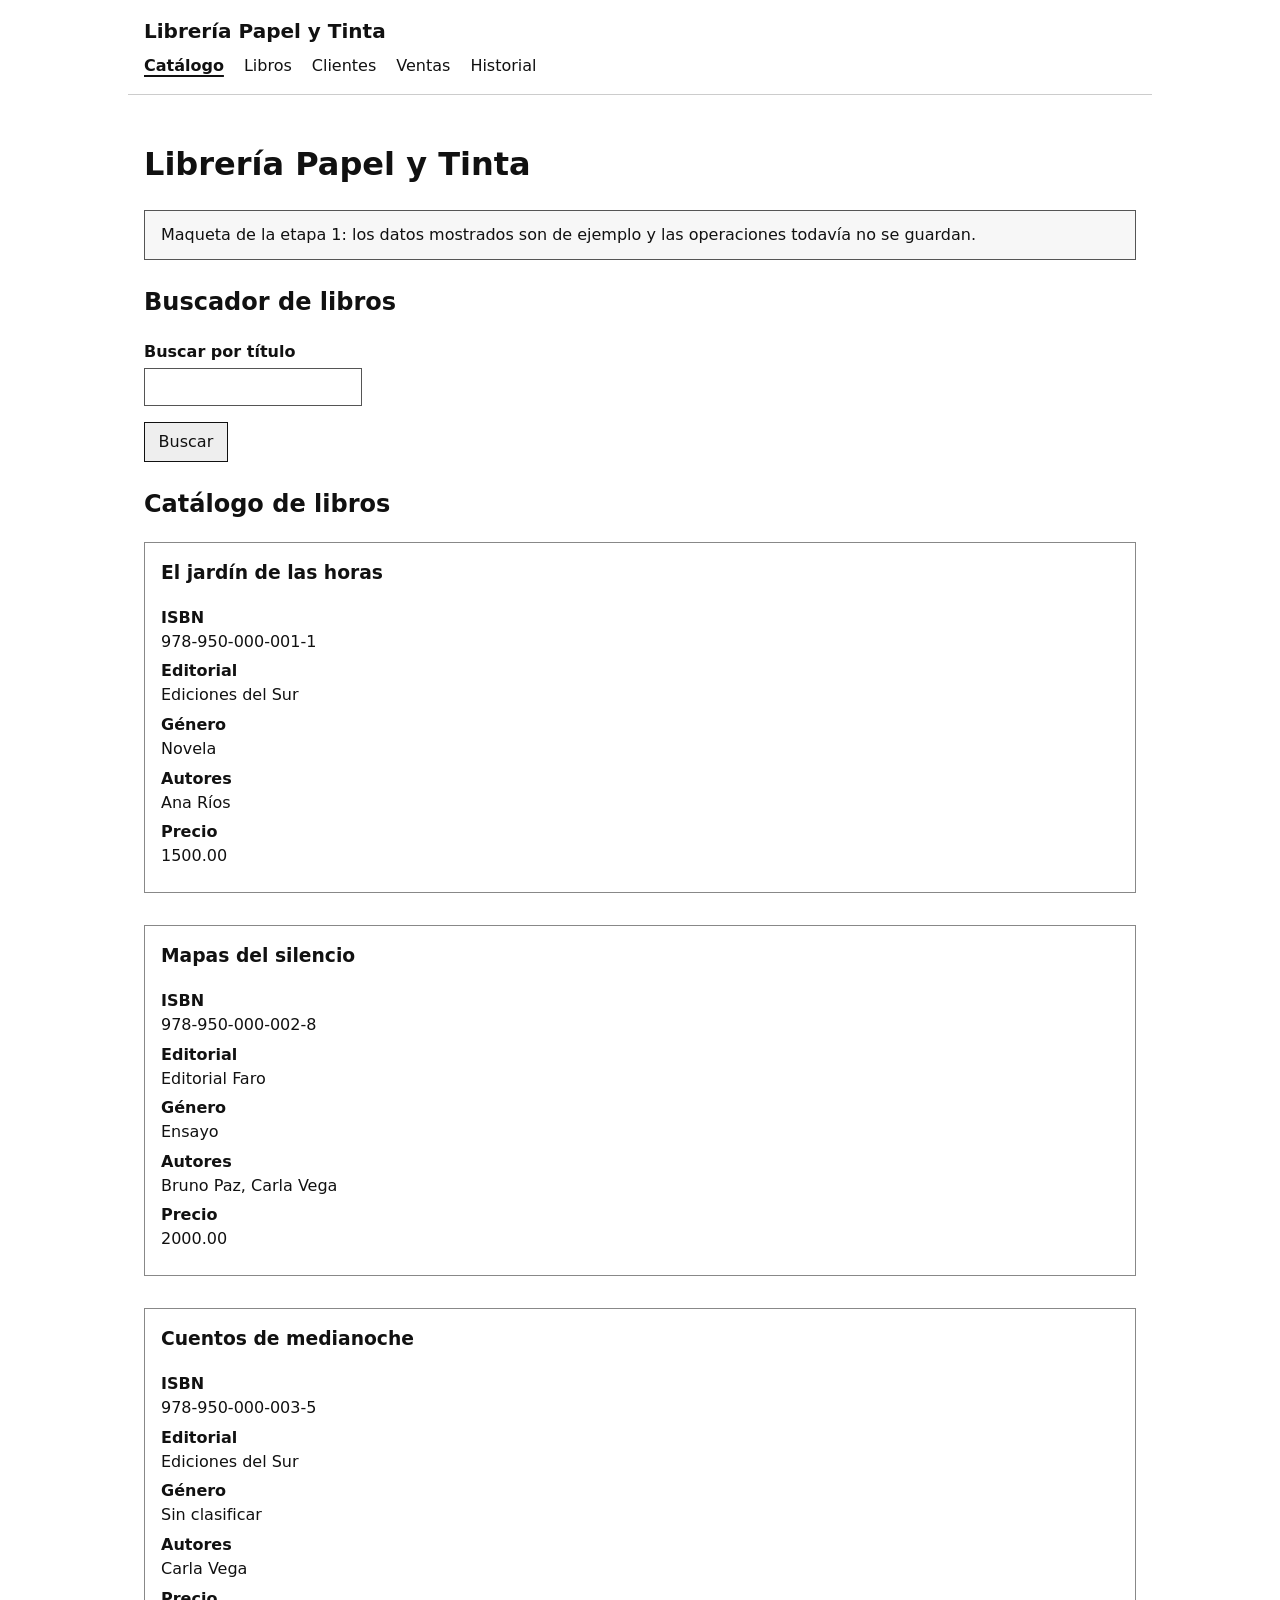
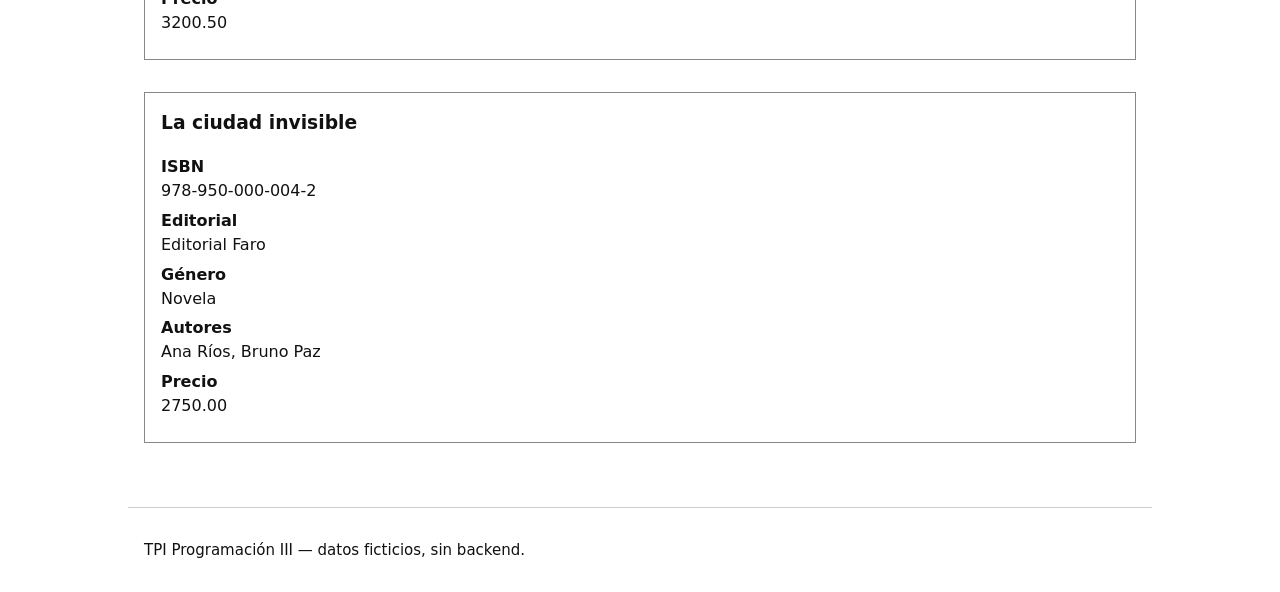
==== frontend/index.html @ feab1b59 "feat(parcial-front): implementar C-01 estructura-pantallas-html" ====
<!doctype html>
<html lang="es">
<head>
  <meta charset="utf-8">
  <meta name="viewport" content="width=device-width, initial-scale=1.0">
  <title>Catálogo — Librería Papel y Tinta</title>
  <link rel="stylesheet" href="css/estilos.css">
</head>
<body data-vista="catalogo">
  <a class="salto" href="#contenido">Saltar al contenido</a>

  <header class="encabezado">
    <p class="encabezado__marca"><a href="index.html">Librería Papel y Tinta</a></p>
    <nav aria-label="Principal">
      <ul>
        <li><a href="index.html" aria-current="page">Catálogo</a></li>
        <li><a href="libros.html">Libros</a></li>
        <li><a href="clientes.html">Clientes</a></li>
        <li><a href="ventas.html">Ventas</a></li>
        <li><a href="historial.html">Historial</a></li>
      </ul>
    </nav>
  </header>

  <main id="contenido" tabindex="-1">
    <h1>Librería Papel y Tinta</h1>

    <p id="aviso-maqueta" class="aviso-maqueta">
      Maqueta de la etapa 1: los datos mostrados son de ejemplo y las operaciones todavía no se guardan.
    </p>

    <section aria-labelledby="titulo-busqueda">
      <h2 id="titulo-busqueda">Buscador de libros</h2>
      <form id="catalogo-busqueda" role="search" action="index.html" method="get">
        <div class="campo">
          <label for="catalogo-buscar">Buscar por título</label>
          <input type="search" id="catalogo-buscar" name="busqueda" spellcheck="false">
        </div>
        <button type="submit">Buscar</button>
      </form>
    </section>

    <section aria-labelledby="titulo-catalogo">
      <h2 id="titulo-catalogo">Catálogo de libros</h2>

      <p id="catalogo-mensaje-vacio" class="mensaje mensaje--info" data-estado="vacio" role="status" hidden>
        No hay libros en el catálogo.
      </p>
      <p id="catalogo-mensaje-sin-resultados" class="mensaje mensaje--info" data-estado="sin-resultados" role="status" hidden>
        No se encontraron libros con ese título.
      </p>

      <ul id="catalogo-lista" class="catalogo-lista">
        <li data-libro-id="1">
          <article class="tarjeta-libro">
            <h3 data-campo="titulo">El jardín de las horas</h3>
            <dl>
              <dt>ISBN</dt>
              <dd data-campo="isbn">978-950-000-001-1</dd>
              <dt>Editorial</dt>
              <dd data-campo="editorial">Ediciones del Sur</dd>
              <dt>Género</dt>
              <dd data-campo="genero">Novela</dd>
              <dt>Autores</dt>
              <dd data-campo="autores">Ana Ríos</dd>
              <dt>Precio</dt>
              <dd data-campo="precio">1500.00</dd>
            </dl>
          </article>
        </li>
        <li data-libro-id="2">
          <article class="tarjeta-libro">
            <h3 data-campo="titulo">Mapas del silencio</h3>
            <dl>
              <dt>ISBN</dt>
              <dd data-campo="isbn">978-950-000-002-8</dd>
              <dt>Editorial</dt>
              <dd data-campo="editorial">Editorial Faro</dd>
              <dt>Género</dt>
              <dd data-campo="genero">Ensayo</dd>
              <dt>Autores</dt>
              <dd data-campo="autores">Bruno Paz, Carla Vega</dd>
              <dt>Precio</dt>
              <dd data-campo="precio">2000.00</dd>
            </dl>
          </article>
        </li>
        <li data-libro-id="3">
          <article class="tarjeta-libro">
            <h3 data-campo="titulo">Cuentos de medianoche</h3>
            <dl>
              <dt>ISBN</dt>
              <dd data-campo="isbn">978-950-000-003-5</dd>
              <dt>Editorial</dt>
              <dd data-campo="editorial">Ediciones del Sur</dd>
              <dt>Género</dt>
              <dd data-campo="genero">Sin clasificar</dd>
              <dt>Autores</dt>
              <dd data-campo="autores">Carla Vega</dd>
              <dt>Precio</dt>
              <dd data-campo="precio">3200.50</dd>
            </dl>
          </article>
        </li>
        <li data-libro-id="4">
          <article class="tarjeta-libro">
            <h3 data-campo="titulo">La ciudad invisible</h3>
            <dl>
              <dt>ISBN</dt>
              <dd data-campo="isbn">978-950-000-004-2</dd>
              <dt>Editorial</dt>
              <dd data-campo="editorial">Editorial Faro</dd>
              <dt>Género</dt>
              <dd data-campo="genero">Novela</dd>
              <dt>Autores</dt>
              <dd data-campo="autores">Ana Ríos, Bruno Paz</dd>
              <dt>Precio</dt>
              <dd data-campo="precio">2750.00</dd>
            </dl>
          </article>
        </li>
      </ul>
    </section>

    <template id="plantilla-tarjeta-libro">
      <li data-libro-id="">
        <article class="tarjeta-libro">
          <h3 data-campo="titulo"></h3>
          <dl>
            <dt>ISBN</dt>
            <dd data-campo="isbn"></dd>
            <dt>Editorial</dt>
            <dd data-campo="editorial"></dd>
            <dt>Género</dt>
            <dd data-campo="genero"></dd>
            <dt>Autores</dt>
            <dd data-campo="autores"></dd>
            <dt>Precio</dt>
            <dd data-campo="precio"></dd>
          </dl>
        </article>
      </li>
    </template>
  </main>

  <footer class="pie">
    <p>TPI Programación III — datos ficticios, sin backend.</p>
  </footer>
</body>
</html>
---- frontend/css/estilos.css ----
/* ==========================================================================
   Estilos estructurales mínimos — Etapa 1 (C-01: estructura-pantallas-html)
   Sin paleta de marca ni tipografías externas (identidad visual en C-02).
   ========================================================================== */

*,
*::before,
*::after {
  box-sizing: border-box;
}

[hidden] {
  display: none !important;
}

body {
  margin: 0;
  font-family: system-ui, -apple-system, BlinkMacSystemFont, "Segoe UI", Roboto, sans-serif;
  font-size: 1rem;
  line-height: 1.5;
  background-color: #ffffff;
  color: #111111;
}

/* Foco visible preservado y reforzado en todos los controles */
:focus-visible {
  outline: 3px solid #111111;
  outline-offset: 2px;
}

/* Utilidad para texto exclusivo de lectores de pantalla */
.visualmente-oculto {
  position: absolute !important;
  clip-path: inset(50%) !important;
  overflow: hidden !important;
  width: 1px !important;
  height: 1px !important;
  margin: -1px !important;
  padding: 0 !important;
  border: 0 !important;
  white-space: nowrap !important;
}

/* Enlace "Saltar al contenido": oculto hasta recibir foco */
.salto:not(:focus):not(:focus-visible) {
  position: absolute !important;
  clip-path: inset(50%) !important;
  overflow: hidden !important;
  width: 1px !important;
  height: 1px !important;
  margin: -1px !important;
  padding: 0 !important;
  border: 0 !important;
  white-space: nowrap !important;
}

.salto:focus,
.salto:focus-visible {
  display: inline-block;
  margin: 0.5rem 1rem;
  padding: 0.5rem 0.75rem;
  background-color: #ffffff;
  color: #111111;
  border: 2px solid #111111;
  font-weight: 700;
}

/* Contenedores principales */
.encabezado,
main,
.pie {
  max-width: 64rem;
  margin-inline: auto;
  padding-inline: 1rem;
}

.encabezado {
  padding-block: 1rem;
  border-bottom: 1px solid #cccccc;
}

.encabezado__marca {
  margin: 0 0 0.5rem 0;
  font-size: 1.25rem;
  font-weight: 700;
}

.encabezado__marca a {
  color: inherit;
  text-decoration: none;
}

/* Navegación principal */
.encabezado nav ul {
  display: flex;
  flex-wrap: wrap;
  gap: 0.75rem 1.25rem;
  list-style: none;
  margin: 0;
  padding: 0;
}

.encabezado nav a {
  color: inherit;
  text-decoration: none;
  padding-block: 0.25rem;
}

.encabezado nav a:hover {
  text-decoration: underline;
}

.encabezado nav a[aria-current="page"] {
  font-weight: 700;
  text-decoration: underline;
  text-decoration-thickness: 2px;
  text-underline-offset: 0.25rem;
}

main {
  padding-block: 1.5rem;
}

section {
  margin-block: 1.5rem;
}

.pie {
  padding-block: 1rem;
  border-top: 1px solid #cccccc;
  font-size: 0.9375rem;
}

/* Aviso de maqueta y mensajes de estado */
.aviso-maqueta,
.mensaje {
  padding: 0.75rem 1rem;
  margin-block: 1rem;
  border: 1px solid #555555;
  background-color: #f7f7f7;
}

.mensaje--info {
  border-style: solid;
}

.mensaje--ok {
  border-width: 2px;
  border-style: solid;
}

.mensaje--error {
  border-width: 2px;
  border-style: dashed;
}

/* Formularios y controles */
.campo {
  margin-block-end: 1rem;
}

label {
  display: block;
  font-weight: 600;
  margin-block-end: 0.25rem;
}

.opcion-casilla {
  display: flex;
  align-items: center;
  gap: 0.5rem;
  margin-block: 0.375rem;
}

.opcion-casilla label {
  display: inline;
  font-weight: 400;
  margin-block-end: 0;
}

input[type="text"],
input[type="search"],
input[type="email"],
input[type="number"],
select {
  font: inherit;
  padding: 0.375rem 0.5rem;
  border: 1px solid #555555;
  background-color: #ffffff;
  color: #111111;
  max-width: 100%;
}

button {
  font: inherit;
  padding: 0.45rem 0.85rem;
  border: 1px solid #111111;
  background-color: #eeeeee;
  color: #111111;
  cursor: pointer;
}

fieldset {
  margin-block: 1rem;
  padding: 1rem;
  border: 1px solid #888888;
}

legend {
  font-weight: 700;
  padding-inline: 0.25rem;
}

/* Listado de tarjetas en catálogo */
.catalogo-lista {
  list-style: none;
  padding: 0;
  margin: 1rem 0;
  display: grid;
  gap: 1rem;
}

.tarjeta-libro,
.detalle-venta {
  border: 1px solid #888888;
  padding: 1rem;
  margin-block-end: 1rem;
}

.tarjeta-libro h3,
.detalle-venta h3 {
  margin-top: 0;
}

dl {
  margin: 0.5rem 0;
}

dt {
  font-weight: 700;
  margin-top: 0.35rem;
}

dd {
  margin-inline-start: 0;
}

/* Tablas con contenedor de desplazamiento propio */
.tabla-contenedor {
  overflow-x: auto;
  margin-block: 1rem;
}

table {
  width: 100%;
  border-collapse: collapse;
}

caption {
  text-align: left;
  font-weight: 700;
  margin-block-end: 0.5rem;
}

th,
td {
  border: 1px solid #888888;
  padding: 0.5rem 0.65rem;
  text-align: left;
  vertical-align: top;
}

thead th,
tfoot th {
  background-color: #f2f2f2;
}
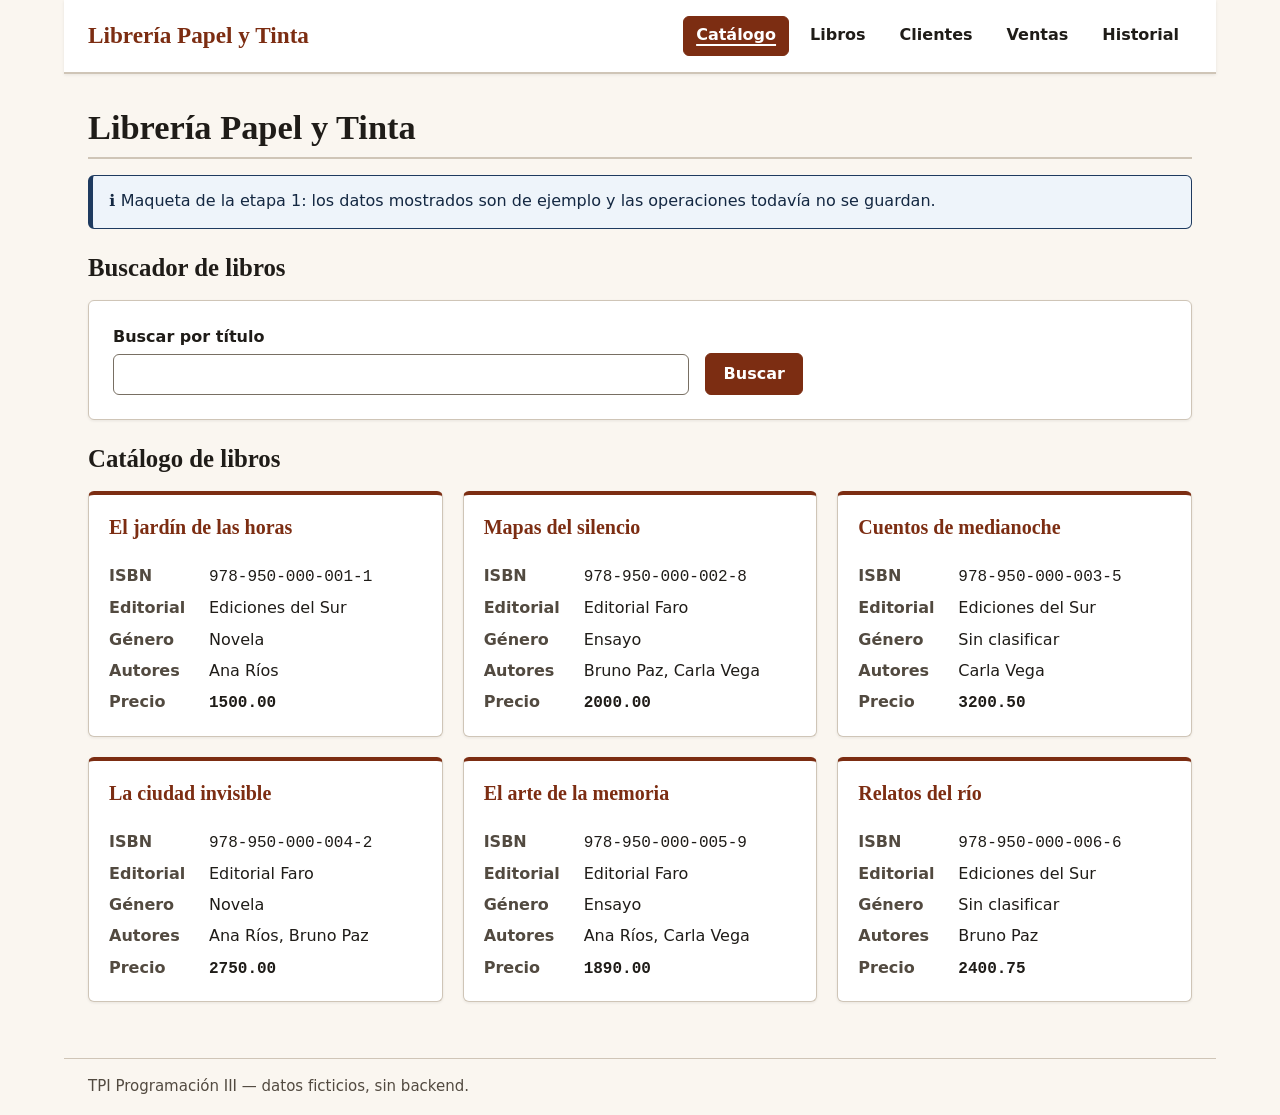
==== commit d85539f4: "feat(parcial-front): implementar y archivar C-03 datos-locales-catalogo-filtro Modelo de datos local" ====
--- a/frontend/index.html
+++ b/frontend/index.html
@@ -146,5 +146,8 @@
   <footer class="pie">
     <p>TPI Programación III — datos ficticios, sin backend.</p>
   </footer>
+
+  <script defer src="js/datos.js"></script>
+  <script defer src="js/catalogo.js"></script>
 </body>
 </html>
--- a/frontend/css/estilos.css
+++ b/frontend/css/estilos.css
@@ -1,11 +1,58 @@
 /* ==========================================================================
-   Estilos estructurales mínimos — Etapa 1 (C-01: estructura-pantallas-html)
-   Sin paleta de marca ni tipografías externas (identidad visual en C-02).
+   Identidad visual y maquetación adaptable — Librería Papel y Tinta (C-02)
+   100 % CSS3 nativo en archivo externo, sin frameworks ni recursos remotos.
    ========================================================================== */
 
-*,
-*::before,
-*::after {
+:root {
+  /* Superficies y fondos */
+  --color-fondo: #faf6f0;
+  --color-superficie: #ffffff;
+  --color-superficie-alt: #f2ebe1;
+
+  /* Texto (contraste WCAG AA/AAA sobre fondo y superficie) */
+  --color-texto: #1f1c18;
+  --color-texto-secundario: #524a40;
+
+  /* Marca y acentos */
+  --color-primario: #7c2d12;
+  --color-primario-hover: #5c1f0b;
+  --color-secundario: #1e3a5f;
+  --color-secundario-hover: #142842;
+  --color-foco: #0f4c81;
+
+  /* Bordes, radios y sombras */
+  --color-borde: #cfc5b7;
+  --color-borde-fuerte: #786f63;
+  --radio-borde: 0.375rem;
+  --sombra-tarjeta: 0 1px 3px rgba(31, 28, 24, 0.08);
+
+  /* Estados semánticos (fondo + borde + texto de alto contraste) */
+  --color-info-fondo: #eef4fa;
+  --color-info-borde: #1e3a5f;
+  --color-info-texto: #142842;
+
+  --color-ok-fondo: #edf7ed;
+  --color-ok-borde: #1b5e20;
+  --color-ok-texto: #134217;
+
+  --color-error-fondo: #fdf0ef;
+  --color-error-borde: #991b1b;
+  --color-error-texto: #6b1111;
+
+  /* Pilas tipográficas nativas (0 peticiones externas) */
+  --fuente-cuerpo: system-ui, -apple-system, BlinkMacSystemFont, "Segoe UI", Roboto, "Helvetica Neue", Arial, sans-serif;
+  --fuente-titulos: Georgia, "Cambria", "Times New Roman", Times, serif;
+  --fuente-mono: ui-monospace, "Cascadia Mono", "Consolas", "Liberation Mono", monospace;
+
+  /* Escala de espaciado */
+  --espacio-xs: 0.25rem;
+  --espacio-sm: 0.5rem;
+  --espacio-md: 1rem;
+  --espacio-lg: 1.5rem;
+  --espacio-xl: 2rem;
+}
+
+:where(*, *::before, *::after) {
   box-sizing: border-box;
 }
 
@@ -13,18 +60,72 @@
   display: none !important;
 }
 
+html {
+  font-size: 100%;
+  -webkit-text-size-adjust: 100%;
+}
+
 body {
   margin: 0;
-  font-family: system-ui, -apple-system, BlinkMacSystemFont, "Segoe UI", Roboto, sans-serif;
+  min-height: 100dvh;
+  display: flex;
+  flex-direction: column;
+  font-family: var(--fuente-cuerpo);
   font-size: 1rem;
-  line-height: 1.5;
-  background-color: #ffffff;
-  color: #111111;
-}
-
-/* Foco visible preservado y reforzado en todos los controles */
+  line-height: 1.55;
+  background-color: var(--color-fondo);
+  color: var(--color-texto);
+  overflow-wrap: break-word;
+}
+
+img,
+svg {
+  max-width: 100%;
+  height: auto;
+  display: block;
+}
+
+/* Tipografía de encabezados y enlaces */
+h1,
+h2,
+h3 {
+  font-family: var(--fuente-titulos);
+  color: var(--color-texto);
+  line-height: 1.25;
+  margin-block: 0 var(--espacio-md);
+}
+
+h1 {
+  font-size: clamp(1.6rem, 1.35rem + 1.2vw, 2.15rem);
+  border-bottom: 2px solid var(--color-borde);
+  padding-bottom: var(--espacio-sm);
+}
+
+h2 {
+  font-size: clamp(1.25rem, 1.1rem + 0.7vw, 1.55rem);
+}
+
+h3 {
+  font-size: clamp(1.1rem, 1.02rem + 0.4vw, 1.25rem);
+}
+
+p {
+  margin-block: 0 var(--espacio-md);
+}
+
+a {
+  color: var(--color-secundario);
+  text-decoration: underline;
+  text-underline-offset: 0.2rem;
+}
+
+a:hover {
+  color: var(--color-primario);
+}
+
+/* Foco visible de alto contraste en todos los controles */
 :focus-visible {
-  outline: 3px solid #111111;
+  outline: 3px solid var(--color-foco);
   outline-offset: 2px;
 }
 
@@ -56,61 +157,90 @@
 
 .salto:focus,
 .salto:focus-visible {
+  align-self: flex-start;
   display: inline-block;
-  margin: 0.5rem 1rem;
-  padding: 0.5rem 0.75rem;
-  background-color: #ffffff;
-  color: #111111;
-  border: 2px solid #111111;
-  font-weight: 700;
-}
-
-/* Contenedores principales */
+  margin: var(--espacio-sm) clamp(0.75rem, 3vw, 1.5rem);
+  padding: var(--espacio-sm) 0.85rem;
+  background-color: var(--color-superficie);
+  color: var(--color-texto);
+  border: 2px solid var(--color-primario);
+  border-radius: var(--radio-borde);
+  font-weight: 700;
+  text-decoration: none;
+  box-shadow: var(--sombra-tarjeta);
+}
+
+/* Contenedores principales centrados y adaptables (320 px a 1280 px) */
 .encabezado,
 main,
 .pie {
-  max-width: 64rem;
+  width: 100%;
+  max-width: 72rem;
   margin-inline: auto;
-  padding-inline: 1rem;
-}
-
+  padding-inline: clamp(0.75rem, 3vw, 1.5rem);
+}
+
+/* Cabecera y navegación principal (Flexbox) */
 .encabezado {
+  display: flex;
+  flex-wrap: wrap;
+  align-items: center;
+  justify-content: space-between;
+  gap: 0.75rem 1.5rem;
   padding-block: 1rem;
-  border-bottom: 1px solid #cccccc;
+  background-color: var(--color-superficie);
+  border-bottom: 2px solid var(--color-borde);
+  box-shadow: var(--sombra-tarjeta);
 }
 
 .encabezado__marca {
-  margin: 0 0 0.5rem 0;
-  font-size: 1.25rem;
+  margin: 0;
+  font-family: var(--fuente-titulos);
+  font-size: clamp(1.2rem, 1.05rem + 0.6vw, 1.45rem);
   font-weight: 700;
 }
 
 .encabezado__marca a {
-  color: inherit;
+  color: var(--color-primario);
   text-decoration: none;
 }
 
-/* Navegación principal */
+.encabezado__marca a:hover {
+  color: var(--color-primario-hover);
+  text-decoration: underline;
+}
+
 .encabezado nav ul {
   display: flex;
   flex-wrap: wrap;
-  gap: 0.75rem 1.25rem;
+  align-items: center;
+  gap: 0.4rem 0.5rem;
   list-style: none;
   margin: 0;
   padding: 0;
 }
 
 .encabezado nav a {
-  color: inherit;
+  display: inline-block;
+  color: var(--color-texto);
   text-decoration: none;
-  padding-block: 0.25rem;
+  font-weight: 600;
+  padding: 0.4rem 0.75rem;
+  border-radius: var(--radio-borde);
+  border: 1px solid transparent;
 }
 
 .encabezado nav a:hover {
+  background-color: var(--color-superficie-alt);
+  border-color: var(--color-borde);
+  color: var(--color-texto);
   text-decoration: underline;
 }
 
 .encabezado nav a[aria-current="page"] {
+  background-color: var(--color-primario);
+  color: #ffffff;
+  border-color: var(--color-primario);
   font-weight: 700;
   text-decoration: underline;
   text-decoration-thickness: 2px;
@@ -118,26 +248,41 @@
 }
 
 main {
-  padding-block: 1.5rem;
+  flex: 1;
+  padding-block: clamp(1.25rem, 3vw, 2rem);
 }
 
 section {
-  margin-block: 1.5rem;
+  margin-block: var(--espacio-lg);
 }
 
 .pie {
   padding-block: 1rem;
-  border-top: 1px solid #cccccc;
+  border-top: 1px solid var(--color-borde);
+  color: var(--color-texto-secundario);
   font-size: 0.9375rem;
 }
 
-/* Aviso de maqueta y mensajes de estado */
+.pie p {
+  margin: 0;
+}
+
+/* Aviso de maqueta y mensajes de estado (no dependen solo del color) */
 .aviso-maqueta,
 .mensaje {
-  padding: 0.75rem 1rem;
-  margin-block: 1rem;
-  border: 1px solid #555555;
-  background-color: #f7f7f7;
+  padding: 0.85rem 1rem;
+  margin-block: var(--espacio-md);
+  border: 1px solid var(--color-info-borde);
+  border-inline-start-width: 5px;
+  border-radius: var(--radio-borde);
+  background-color: var(--color-info-fondo);
+  color: var(--color-info-texto);
+}
+
+.aviso-maqueta::before,
+.mensaje--info::before {
+  content: "ℹ ";
+  font-weight: 700;
 }
 
 .mensaje--info {
@@ -145,37 +290,113 @@
 }
 
 .mensaje--ok {
+  background-color: var(--color-ok-fondo);
+  border-color: var(--color-ok-borde);
+  color: var(--color-ok-texto);
   border-width: 2px;
+  border-inline-start-width: 6px;
   border-style: solid;
+  font-weight: 600;
+}
+
+.mensaje--ok::before {
+  content: "✓ ";
+  font-weight: 700;
 }
 
 .mensaje--error {
+  background-color: var(--color-error-fondo);
+  border-color: var(--color-error-borde);
+  color: var(--color-error-texto);
   border-width: 2px;
+  border-inline-start-width: 6px;
   border-style: dashed;
-}
-
-/* Formularios y controles */
+  border-inline-start-style: solid;
+}
+
+.mensaje--error > p:first-child {
+  font-weight: 700;
+  margin-block-end: var(--espacio-xs);
+}
+
+.mensaje--error > p:first-child::before {
+  content: "⚠ ";
+  font-weight: 700;
+}
+
+.mensaje--error ul {
+  margin: var(--espacio-xs) 0 0 0;
+  padding-inline-start: 1.25rem;
+}
+
+/* Formularios, paneles, fieldsets y controles */
+#catalogo-busqueda,
+#form-libro,
+#form-cliente,
+#form-venta {
+  background-color: var(--color-superficie);
+  border: 1px solid var(--color-borde);
+  border-radius: var(--radio-borde);
+  padding: clamp(0.9rem, 2.5vw, 1.5rem);
+  box-shadow: var(--sombra-tarjeta);
+  max-width: 100%;
+}
+
+#catalogo-busqueda {
+  display: flex;
+  flex-wrap: wrap;
+  align-items: flex-end;
+  gap: 0.75rem 1rem;
+}
+
+#catalogo-busqueda .campo {
+  flex: 1 1 14rem;
+  margin-block-end: 0;
+}
+
 .campo {
-  margin-block-end: 1rem;
+  margin-block-end: var(--espacio-md);
+  min-width: 0;
+  max-width: 36rem;
 }
 
 label {
   display: block;
   font-weight: 600;
-  margin-block-end: 0.25rem;
+  color: var(--color-texto);
+  margin-block-end: 0.3rem;
+}
+
+#libro-autores-opciones {
+  display: flex;
+  flex-wrap: wrap;
+  gap: 0.5rem 1.25rem;
 }
 
 .opcion-casilla {
-  display: flex;
+  display: inline-flex;
   align-items: center;
   gap: 0.5rem;
-  margin-block: 0.375rem;
+  min-height: 2.25rem;
+  padding: 0.25rem 0.6rem;
+  background-color: var(--color-superficie-alt);
+  border: 1px solid var(--color-borde);
+  border-radius: var(--radio-borde);
+}
+
+.opcion-casilla input[type="checkbox"] {
+  width: 1.1rem;
+  height: 1.1rem;
+  margin: 0;
+  accent-color: var(--color-primario);
+  cursor: pointer;
 }
 
 .opcion-casilla label {
   display: inline;
-  font-weight: 400;
+  font-weight: 500;
   margin-block-end: 0;
+  cursor: pointer;
 }
 
 input[type="text"],
@@ -184,93 +405,229 @@
 input[type="number"],
 select {
   font: inherit;
-  padding: 0.375rem 0.5rem;
-  border: 1px solid #555555;
-  background-color: #ffffff;
-  color: #111111;
+  width: 100%;
   max-width: 100%;
-}
-
+  min-height: 2.5rem;
+  padding: 0.45rem 0.65rem;
+  border: 1px solid var(--color-borde-fuerte);
+  border-radius: var(--radio-borde);
+  background-color: var(--color-superficie);
+  color: var(--color-texto);
+}
+
+td input[type="number"] {
+  width: 5.5rem;
+  min-height: 2.25rem;
+}
+
+/* Botones primarios (submit) y secundarios (button) */
 button {
   font: inherit;
-  padding: 0.45rem 0.85rem;
-  border: 1px solid #111111;
-  background-color: #eeeeee;
-  color: #111111;
+  font-weight: 600;
+  min-height: 2.5rem;
+  padding: 0.5rem 1.1rem;
+  border-radius: var(--radio-borde);
+  border: 1px solid var(--color-borde-fuerte);
+  background-color: var(--color-superficie-alt);
+  color: var(--color-texto);
   cursor: pointer;
+  max-width: 100%;
+}
+
+button:hover:not(:disabled) {
+  background-color: var(--color-borde);
+}
+
+button[type="submit"] {
+  background-color: var(--color-primario);
+  border-color: var(--color-primario);
+  color: #ffffff;
+}
+
+button[type="submit"]:hover:not(:disabled) {
+  background-color: var(--color-primario-hover);
+  border-color: var(--color-primario-hover);
+}
+
+button:disabled {
+  opacity: 0.6;
+  cursor: not-allowed;
 }
 
 fieldset {
-  margin-block: 1rem;
-  padding: 1rem;
-  border: 1px solid #888888;
+  min-width: 0;
+  max-width: 100%;
+  margin-block: 0 var(--espacio-md);
+  padding: clamp(0.75rem, 2vw, 1.25rem);
+  border: 1px solid var(--color-borde);
+  border-radius: var(--radio-borde);
+  background-color: var(--color-fondo);
 }
 
 legend {
-  font-weight: 700;
-  padding-inline: 0.25rem;
-}
-
-/* Listado de tarjetas en catálogo */
+  font-family: var(--fuente-titulos);
+  font-weight: 700;
+  padding-inline: 0.4rem;
+  color: var(--color-texto);
+}
+
+/* Grilla de tarjetas en catálogo (CSS Grid adaptable sin desborde en 320 px) */
 .catalogo-lista {
   list-style: none;
   padding: 0;
-  margin: 1rem 0;
+  margin: var(--espacio-md) 0;
   display: grid;
-  gap: 1rem;
+  grid-template-columns: repeat(auto-fill, minmax(min(100%, 17.5rem), 1fr));
+  gap: 1.25rem;
+}
+
+.catalogo-lista > li {
+  min-width: 0;
+  display: flex;
 }
 
 .tarjeta-libro,
 .detalle-venta {
-  border: 1px solid #888888;
-  padding: 1rem;
-  margin-block-end: 1rem;
+  width: 100%;
+  min-width: 0;
+  background-color: var(--color-superficie);
+  border: 1px solid var(--color-borde);
+  border-top: 4px solid var(--color-primario);
+  border-radius: var(--radio-borde);
+  padding: clamp(0.9rem, 2.5vw, 1.25rem);
+  box-shadow: var(--sombra-tarjeta);
+}
+
+.tarjeta-libro {
+  display: flex;
+  flex-direction: column;
+  justify-content: space-between;
+}
+
+.detalle-venta {
+  margin-block-end: var(--espacio-lg);
 }
 
 .tarjeta-libro h3,
 .detalle-venta h3 {
   margin-top: 0;
-}
-
+  color: var(--color-primario);
+}
+
+/* Metadatos en tarjetas y detalles (<dl> con CSS Grid) */
 dl {
-  margin: 0.5rem 0;
+  margin: var(--espacio-sm) 0 0 0;
+  display: grid;
+  grid-template-columns: 1fr;
+  gap: 0.2rem 0.75rem;
+}
+
+@media (min-width: 22.5rem) {
+  dl {
+    grid-template-columns: minmax(5.5rem, auto) 1fr;
+    gap: 0.4rem 0.75rem;
+    align-items: baseline;
+  }
 }
 
 dt {
   font-weight: 700;
-  margin-top: 0.35rem;
+  color: var(--color-texto-secundario);
+  margin-top: 0.25rem;
+}
+
+@media (min-width: 22.5rem) {
+  dt {
+    margin-top: 0;
+  }
 }
 
 dd {
   margin-inline-start: 0;
-}
-
-/* Tablas con contenedor de desplazamiento propio */
+  min-width: 0;
+  overflow-wrap: anywhere;
+}
+
+/* Datos tabulares y códigos (ISBN, IDs, importes) */
+[data-campo="isbn"],
+[data-campo="id"],
+[data-campo="precio"],
+[data-campo="precioUnitario"],
+[data-campo="subtotal"],
+[data-campo="total"] {
+  font-family: var(--fuente-mono);
+  font-variant-numeric: tabular-nums;
+}
+
+[data-campo="precio"],
+[data-campo="subtotal"],
+[data-campo="total"] {
+  font-weight: 700;
+}
+
+/* Tablas con contenedor de desplazamiento horizontal propio */
 .tabla-contenedor {
+  position: relative;
+  width: 100%;
+  max-width: 100%;
   overflow-x: auto;
-  margin-block: 1rem;
+  -webkit-overflow-scrolling: touch;
+  margin-block: var(--espacio-md);
+  border: 1px solid var(--color-borde);
+  border-radius: var(--radio-borde);
+  background-color: var(--color-superficie);
+  box-shadow: var(--sombra-tarjeta);
 }
 
 table {
   width: 100%;
+  min-width: 34rem;
   border-collapse: collapse;
 }
 
 caption {
   text-align: left;
-  font-weight: 700;
-  margin-block-end: 0.5rem;
+  font-family: var(--fuente-titulos);
+  font-weight: 700;
+  padding: 0.65rem 0.75rem;
+  background-color: var(--color-superficie-alt);
+  border-bottom: 1px solid var(--color-borde);
+  color: var(--color-texto);
 }
 
 th,
 td {
-  border: 1px solid #888888;
-  padding: 0.5rem 0.65rem;
+  border-bottom: 1px solid var(--color-borde);
+  padding: 0.6rem 0.75rem;
   text-align: left;
-  vertical-align: top;
-}
-
-thead th,
-tfoot th {
-  background-color: #f2f2f2;
-}
+  vertical-align: middle;
+}
+
+thead th {
+  background-color: var(--color-superficie-alt);
+  color: var(--color-texto);
+  font-weight: 700;
+  border-bottom: 2px solid var(--color-borde-fuerte);
+  white-space: nowrap;
+}
+
+tbody tr:nth-child(even) {
+  background-color: #fcfaf7;
+}
+
+tfoot th,
+tfoot td {
+  background-color: var(--color-superficie-alt);
+  border-top: 2px solid var(--color-borde-fuerte);
+  border-bottom: none;
+  font-weight: 700;
+}
+
+td[data-campo="precio"],
+td[data-campo="precioUnitario"],
+td[data-campo="subtotal"],
+td[data-campo="total"],
+td[data-campo="id"],
+td[data-campo="fecha"] {
+  white-space: nowrap;
+}
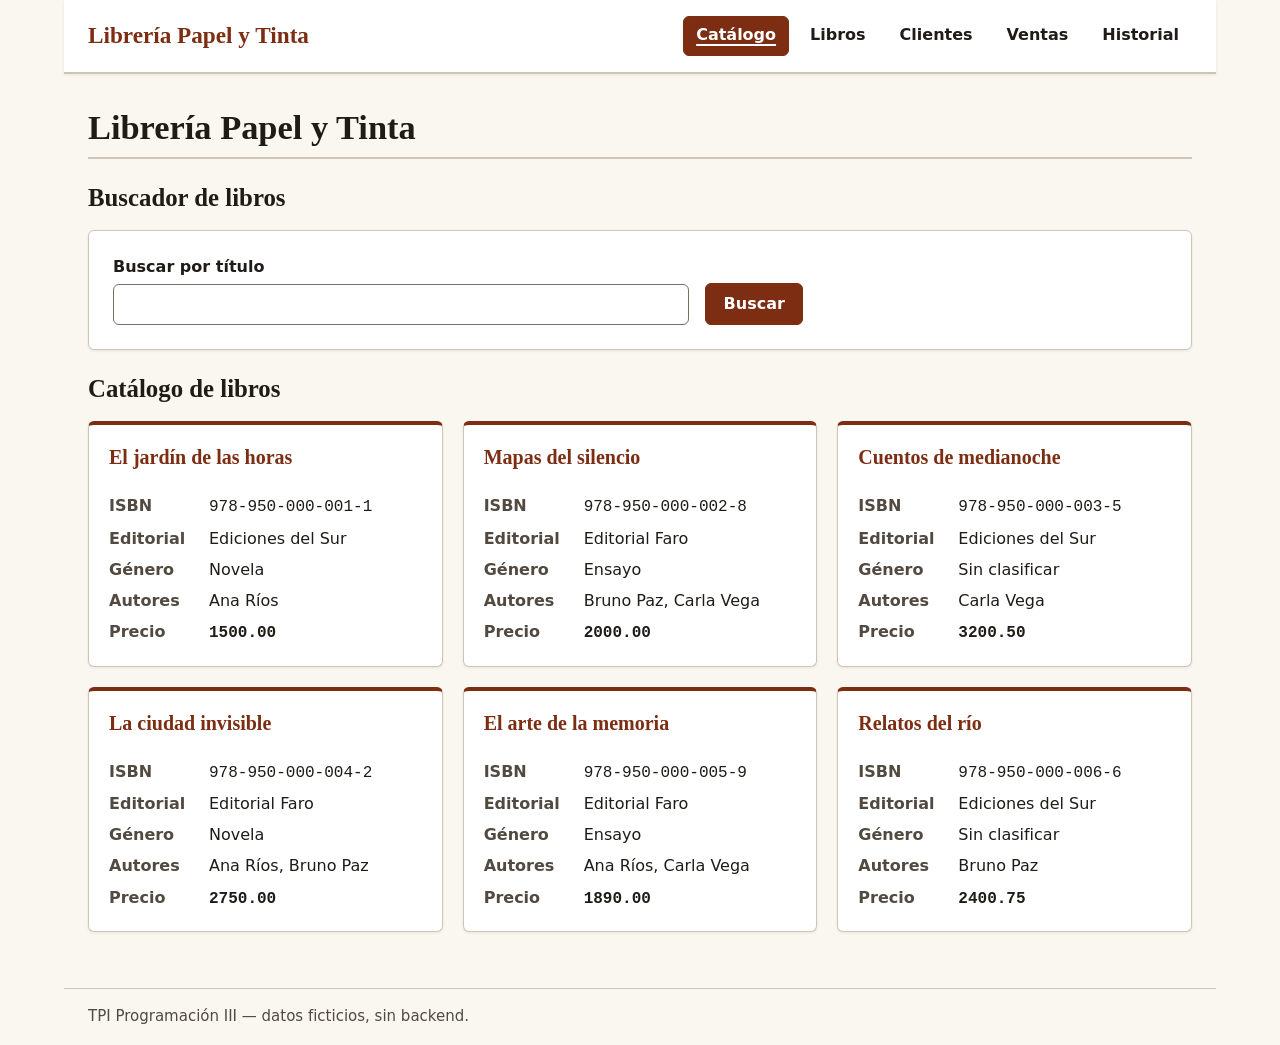
==== commit d64ac0c8: "chore(parcial-front): quitar avisos de maqueta en vistas finales" ====
--- a/frontend/index.html
+++ b/frontend/index.html
@@ -24,10 +24,6 @@
 
   <main id="contenido" tabindex="-1">
     <h1>Librería Papel y Tinta</h1>
-
-    <p id="aviso-maqueta" class="aviso-maqueta">
-      Maqueta de la etapa 1: los datos mostrados son de ejemplo y las operaciones todavía no se guardan.
-    </p>
 
     <section aria-labelledby="titulo-busqueda">
       <h2 id="titulo-busqueda">Buscador de libros</h2>
@@ -148,6 +144,7 @@
   </footer>
 
   <script defer src="js/datos.js"></script>
+  <script defer src="js/persistencia.js"></script>
   <script defer src="js/catalogo.js"></script>
 </body>
 </html>
